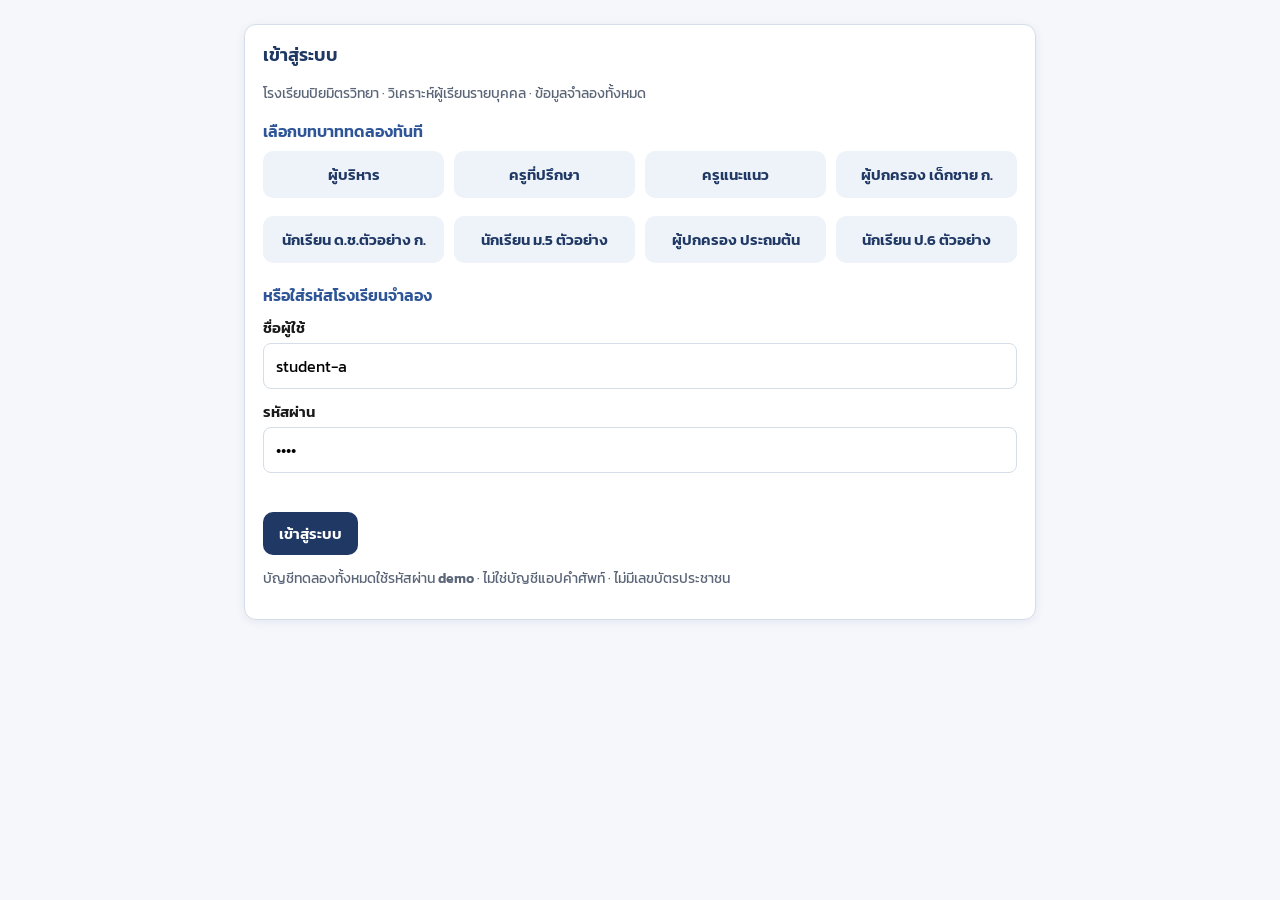
==== assess/index.html @ 2f0cc687 "Add the learner-analysis module under assess/. Serve the Thai individual-learner screens on the same" ====
<!DOCTYPE html>
<html lang="th">
<head>
  <meta charset="utf-8" />
  <meta name="viewport" content="width=device-width, initial-scale=1" />
  <meta http-equiv="Content-Security-Policy" content="default-src 'self'; script-src 'self'; style-src 'self' 'unsafe-inline'; img-src 'self' data:; font-src 'self'; connect-src 'self' https://flqejubdqeyynmkphcho.supabase.co; object-src 'none'; base-uri 'self'; form-action 'self'" />
  <meta name="referrer" content="no-referrer" />
  <meta name="robots" content="noindex" />
  <title>วิเคราะห์ผู้เรียนรายบุคคล — โรงเรียนปิยมิตรวิทยา</title>
  <link rel="icon" href="../assets/icon192.png" />
  <link rel="stylesheet" href="css/styles.css?v=1" />
</head>
<body>
  <div id="app"></div>
  <div id="toast" class="toast"></div>
  <script src="../assets/config.js?v=1"></script>
  <script src="js/analyzer.js?v=1"></script>
  <script src="js/api.js?v=1"></script>
  <script src="js/app.js?v=1"></script>
</body>
</html>
---- assess/css/styles.css ----
@font-face{font-family:Kanit;src:url("../../assets/fonts/Kanit-Regular.woff") format("woff");font-weight:400;font-display:swap}
@font-face{font-family:Kanit;src:url("../../assets/fonts/Kanit-SemiBold.woff") format("woff");font-weight:600;font-display:swap}
:root {
  --navy: #1F3864;
  --blue: #2E5597;
  --sky: #EEF3FA;
  --accent: #3A7CA5;
  --green: #2E7D4F;
  --amber: #C47A00;
  --red: #B00020;
  --bg: #F5F7FB;
  --card: #ffffff;
  --text: #1a1a1a;
  --muted: #5a6577;
  --border: #d5dde8;
  --radius: 12px;
  --shadow: 0 2px 10px rgba(31,56,100,.08);
  --font: Kanit, "Noto Sans Thai", Tahoma, sans-serif;
}
* { box-sizing: border-box; }
html, body { margin:0; padding:0; font-family: var(--font); background: var(--bg); color: var(--text); min-height:100%; }
a { color: var(--blue); }
.app-header {
  background: linear-gradient(135deg, var(--navy), var(--blue));
  color:#fff; padding:14px 18px; display:flex; flex-wrap:wrap; gap:10px; align-items:center; justify-content:space-between;
}
.app-header h1 { margin:0; font-size:1.15rem; font-weight:700; }
.app-header .sub { opacity:.9; font-size:.85rem; }
.sample-pill {
  display:inline-block; margin-left:8px; padding:2px 8px; border-radius:999px;
  border:1px solid rgba(255,255,255,.75); font-size:.78rem; font-weight:700; vertical-align:middle;
}
.layout { display:flex; min-height: calc(100vh - 90px); }
.sidebar {
  width: 240px; background:#fff; border-right:1px solid var(--border); padding:14px; flex-shrink:0;
}
.sidebar button, .role-btn, .btn {
  display:block; width:100%; text-align:left; border:1px solid var(--border); background:#fff;
  border-radius:10px; padding:10px 12px; margin:0 0 8px; cursor:pointer; font-family:inherit; font-size:.95rem;
}
.sidebar button.active, .sidebar button:hover { background: var(--sky); border-color: var(--blue); color: var(--navy); }
.main { flex:1; padding:18px; max-width:1100px; }
.card {
  background: var(--card); border:1px solid var(--border); border-radius: var(--radius);
  box-shadow: var(--shadow); padding:16px 18px; margin-bottom:14px;
}
.card h2 { margin:0 0 10px; color: var(--navy); font-size:1.15rem; }
.card h3 { margin:12px 0 8px; color: var(--blue); font-size:1.02rem; }
.muted { color: var(--muted); font-size:.9rem; }
.tag {
  display:inline-block; padding:2px 8px; border-radius:999px; font-size:.78rem; font-weight:700;
  background: var(--sky); color: var(--navy); margin-right:4px;
}
.tag.warn { background:#FFF4E0; color: var(--amber); }
.tag.ok { background:#E6F6EC; color: var(--green); }
.grid { display:grid; grid-template-columns: repeat(auto-fill,minmax(220px,1fr)); gap:12px; }
.btn-primary {
  background: var(--navy); color:#fff; border:none; border-radius:10px; padding:10px 16px;
  cursor:pointer; font-family:inherit; font-weight:700; font-size:.95rem;
}
.btn-primary:hover { background: var(--blue); }
.btn-primary:disabled, .btn-secondary:disabled { opacity:.45; cursor:default; }
.btn-secondary {
  background:#fff; color: var(--navy); border:1px solid var(--blue); border-radius:10px;
  padding:10px 16px; cursor:pointer; font-family:inherit; font-weight:600;
}
.btn-row { display:flex; flex-wrap:wrap; gap:8px; margin-top:12px; }
input[type=text], input[type=password], select, textarea {
  width:100%; padding:10px 12px; border:1px solid var(--border); border-radius:8px;
  font-family:inherit; font-size:1rem; margin:4px 0 10px;
}
label { font-weight:600; font-size:.92rem; }
.login-wrap { max-width:820px; margin:24px auto; padding:0 14px 40px; }
.role-grid { display:grid; grid-template-columns: repeat(auto-fill,minmax(160px,1fr)); gap:10px; }
.role-btn {
  text-align:center !important; background: var(--sky); border:2px solid transparent; font-weight:700; color: var(--navy);
}
.role-btn:hover { border-color: var(--blue); }
.bar-chart { display:flex; flex-direction:column; gap:8px; }
.bar-row { display:grid; grid-template-columns: 160px 1fr 42px; gap:8px; align-items:center; font-size:.88rem; }
.bar-track { background:#e8eef6; border-radius:999px; height:12px; overflow:hidden; }
.bar-fill { height:100%; background: linear-gradient(90deg, var(--accent), var(--navy)); border-radius:999px; }
.q-card { border:1px solid var(--border); border-radius:10px; padding:12px; margin-bottom:10px; background:#fbfdff; }
.q-card .opts { display:flex; flex-direction:column; gap:6px; margin-top:8px; }
.q-card label.opt {
  font-weight:500; display:flex; gap:8px; align-items:flex-start; padding:8px; border-radius:8px; border:1px solid transparent; cursor:pointer;
}
.q-card label.opt:hover { background: var(--sky); }
.progress { height:10px; background:#e8eef6; border-radius:999px; overflow:hidden; margin:8px 0 14px; }
.progress > span { display:block; height:100%; background: var(--green); }
.table { width:100%; border-collapse:collapse; font-size:.9rem; }
.table th, .table td { border:1px solid var(--border); padding:8px; text-align:left; vertical-align:top; }
.table th { background: var(--navy); color:#fff; }
.table tr:nth-child(even) { background: #f7fafc; }
.pillars { display:grid; grid-template-columns: repeat(3,1fr); gap:10px; }
.pillar { background: var(--sky); border-radius:10px; padding:12px; }
.pillar strong { color: var(--navy); display:block; margin-bottom:4px; }
.report { line-height:1.55; }
.report .strength { background:#E6F6EC; border-left:4px solid var(--green); padding:10px 12px; margin:8px 0; border-radius:0 8px 8px 0; }
.report .promote { background:#FFF4E0; border-left:4px solid var(--amber); padding:10px 12px; margin:8px 0; border-radius:0 8px 8px 0; }
.hidden { display:none !important; }
.toast {
  position:fixed; bottom:16px; right:16px; background: var(--navy); color:#fff; padding:10px 14px;
  border-radius:10px; z-index:2000; display:none; max-width:320px;
}
.err { color: var(--red); min-height:1.2em; font-size:.9rem; }
@media (max-width: 800px) {
  .layout { flex-direction:column; }
  .sidebar { width:100%; display:flex; flex-wrap:wrap; gap:6px; }
  .sidebar button { width:auto; margin:0; }
  .pillars { grid-template-columns:1fr; }
  .bar-row { grid-template-columns: 1fr; }
}
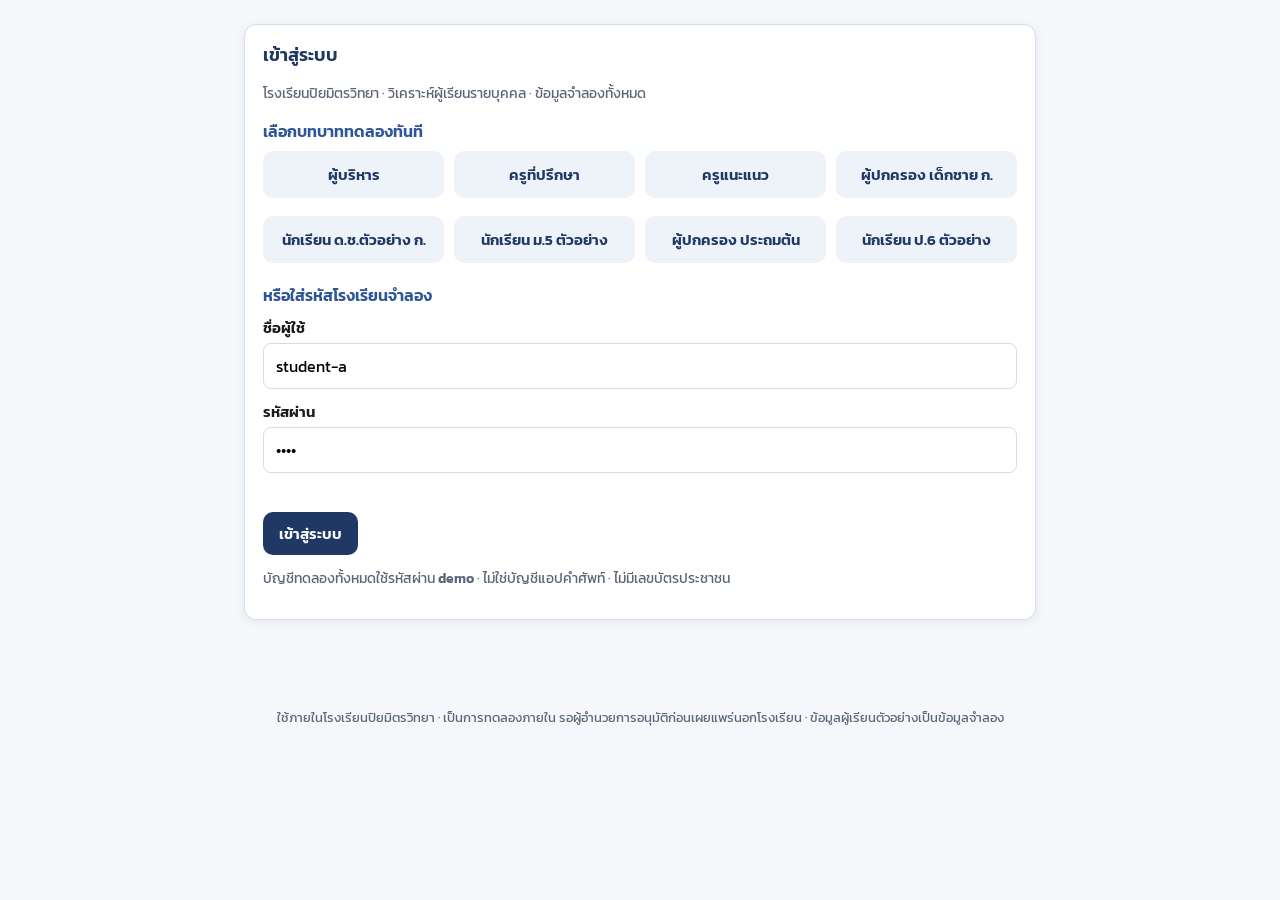
==== commit c24d1259: "Add three original assess instruments and a combined export. Keep the existing surveys, store potent" ====
--- a/assess/index.html
+++ b/assess/index.html
@@ -8,14 +8,15 @@
   <meta name="robots" content="noindex" />
   <title>วิเคราะห์ผู้เรียนรายบุคคล — โรงเรียนปิยมิตรวิทยา</title>
   <link rel="icon" href="../assets/icon192.png" />
-  <link rel="stylesheet" href="css/styles.css?v=1" />
+  <link rel="stylesheet" href="css/styles.css?v=2" />
 </head>
 <body>
   <div id="app"></div>
   <div id="toast" class="toast"></div>
   <script src="../assets/config.js?v=1"></script>
-  <script src="js/analyzer.js?v=1"></script>
-  <script src="js/api.js?v=1"></script>
-  <script src="js/app.js?v=1"></script>
+  <script src="js/instruments.js?v=2"></script>
+  <script src="js/analyzer.js?v=2"></script>
+  <script src="js/api.js?v=2"></script>
+  <script src="js/app.js?v=2"></script>
 </body>
 </html>
--- a/assess/css/styles.css
+++ b/assess/css/styles.css
@@ -104,6 +104,8 @@
   border-radius:10px; z-index:2000; display:none; max-width:320px;
 }
 .err { color: var(--red); min-height:1.2em; font-size:.9rem; }
+.trial-foot { margin:0; padding:10px 16px 18px; color: var(--muted); font-size:.82rem; text-align:center; }
+.disclaimer { background:#F4F7FB; border-left:4px solid var(--accent); padding:10px 12px; margin:8px 0; border-radius:0 8px 8px 0; }
 @media (max-width: 800px) {
   .layout { flex-direction:column; }
   .sidebar { width:100%; display:flex; flex-wrap:wrap; gap:6px; }
